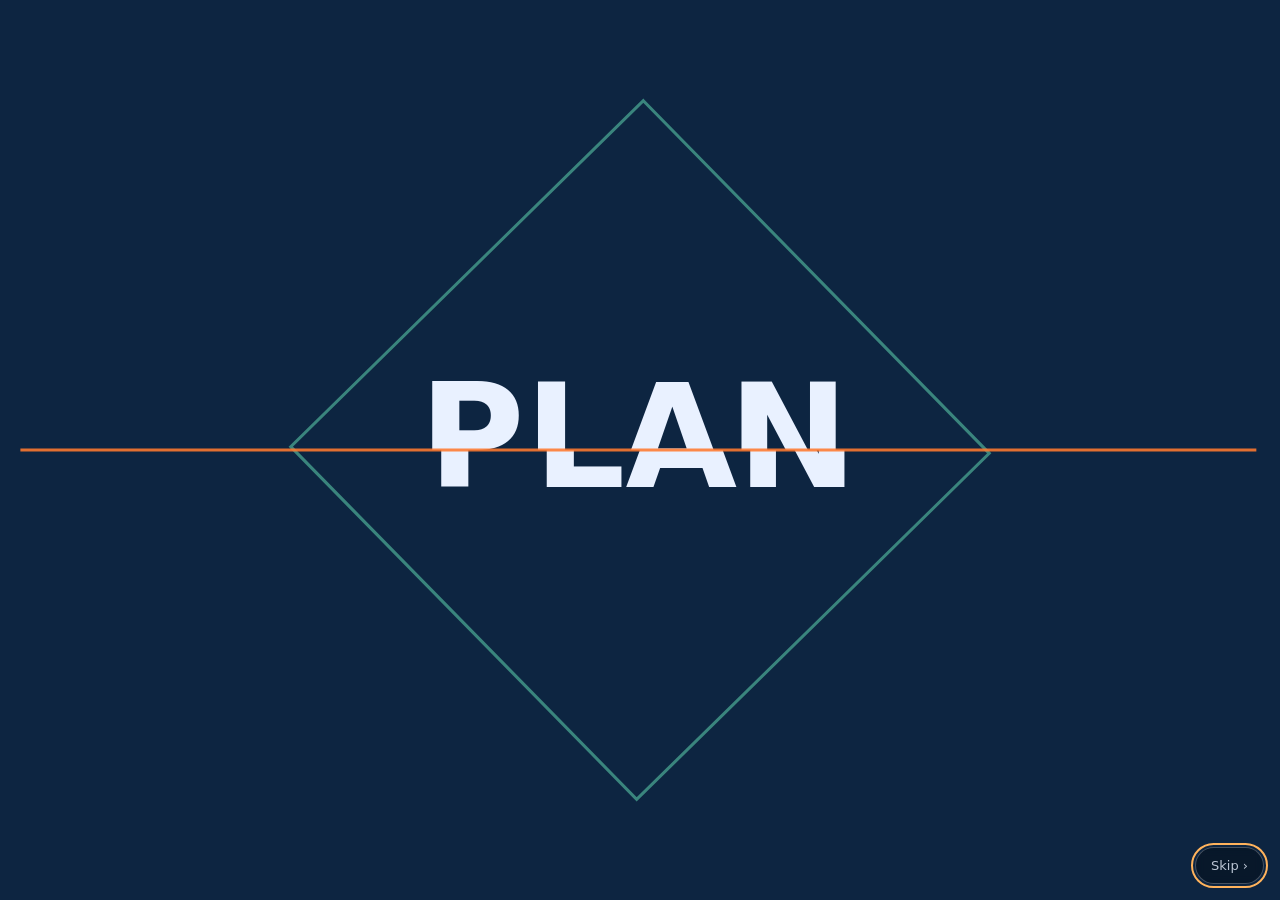
==== index.html @ 539e4070 "The Ignition Bench 2기 첫 배포" ====
<!doctype html>
<html lang="ko">
<head>
<meta charset="utf-8">
<meta name="viewport" content="width=device-width, initial-scale=1, viewport-fit=cover">
<title>The Ignition Bench</title>
<meta name="description" content="AI와 이야기하기 위한 작업대 — 기획 도구 · Director's Desk · 사운드 작업대. 로그인 없이 브라우저에서 바로 써요.">
<meta name="theme-color" content="#0d2541">
<link rel="canonical" href="https://ignition-bench.github.io/">
<meta property="og:type" content="website">
<meta property="og:title" content="The Ignition Bench">
<meta property="og:description" content="AI와 이야기하기 위한 작업대 · Tools for talking with your AI">
<meta property="og:url" content="https://ignition-bench.github.io/">
<meta property="og:image" content="https://ignition-bench.github.io/assets/icon/site-icon-512.png">
<link rel="icon" href="assets/icon/site-icon.svg" type="image/svg+xml">
<link rel="icon" href="assets/icon/site-icon-32.png" sizes="32x32" type="image/png">
<link rel="apple-touch-icon" href="assets/icon/site-icon-180.png">
<link rel="stylesheet" href="assets/site.css">
</head>
<body>
<a class="skip-link" href="#main" data-ko="본문으로" data-en="Skip to content">본문으로</a>

<div class="minibar" id="minibar" hidden>
  <div class="wrap mb-in">
    <button type="button" class="mb-top" id="mbTop" data-ko-title="맨 위로" data-en-title="Back to top"><img src="assets/icon/site-icon.svg" alt="" width="28" height="28"><span>The Ignition Bench</span></button>
    <nav class="jump mb-jump" aria-label="목적별">
      <a href="#g-ai">💬 <span class="l" data-ko="AI 소통 기획" data-en="AI planning">AI 소통 기획</span><span class="s" data-ko="AI 기획" data-en="AI">AI 기획</span></a>
      <a href="#g-tool">🛠 <span class="l" data-ko="생산성 프로그램" data-en="Productivity">생산성 프로그램</span><span class="s" data-ko="생산성" data-en="Tools">생산성</span></a>
      <a href="#g-game">🎮 <span data-ko="게임" data-en="Games">게임</span></a>
      <a href="#g-read">📰 <span data-ko="읽을거리" data-en="Reading">읽을거리</span></a>
    </nav>
    <div class="lang" role="group" aria-label="Language"><button type="button" data-l="ko" aria-pressed="true">KO</button><button type="button" data-l="en" aria-pressed="false">EN</button></div>
  </div>
</div>

<div class="wrap">
  <header class="top">
    <div class="brand">
      <img class="mark" src="assets/icon/site-icon.svg" alt="" width="46" height="46">
      <div class="txt">
        <h1>The Ignition Bench</h1>
        <p data-ko="AI와 이야기하기 위한 작업대 · 로그인 없이 바로" data-en="A workbench for talking with your AI · no sign-in">AI와 이야기하기 위한 작업대 · 로그인 없이 바로</p>
      </div>
      <div class="devline" id="devline" aria-live="polite">
        <span class="ic" id="devIc" aria-hidden="true">🖥</span><span id="devTx"></span>
        <button type="button" id="devBtn" hidden></button>
      </div>
      <div class="lang" role="group" aria-label="Language"><button type="button" data-l="ko" aria-pressed="true">KO</button><button type="button" data-l="en" aria-pressed="false">EN</button></div>
    </div>

    <nav class="jump" aria-label="목적별">
      <a href="#g-ai">💬 <span data-ko="AI 소통 기획" data-en="AI planning">AI 소통 기획</span></a>
      <a href="#g-tool">🛠 <span data-ko="생산성 프로그램" data-en="Productivity">생산성 프로그램</span></a>
      <a href="#g-game">🎮 <span data-ko="게임" data-en="Games">게임</span></a>
      <a href="#g-read">📰 <span data-ko="읽을거리" data-en="Reading">읽을거리</span></a>
    </nav>
  </header>

  <main id="main">
    <section class="grp" id="g-ai" data-sheet="SHEET 01 · AI PLANNING">
      <div class="ghead"><h2>💬 <span data-ko="AI 소통 기획 도구" data-en="AI planning tools">AI 소통 기획 도구</span></h2>
        <p data-ko="생각을 그림 · 장면으로 만들어 내 AI에게 정확히 전해요" data-en="Turn ideas into plans and scenes your AI can read">생각을 그림 · 장면으로 만들어 내 AI에게 정확히 전해요</p></div>
      <div class="cards">
        <article class="card" data-dev="phone tablet pc" style="--t:var(--t-plan)">
          <div class="body"><div class="ico" aria-hidden="true">📐</div><div>
            <h3 data-ko="기획 도구" data-en="Planner">기획 도구</h3>
            <p class="desc" data-ko="상자와 선으로 아이디어 도면 · 화면 설계 → AI에게 넘길 글로" data-en="Sketch ideas and screens with boxes and lines, then hand them to your AI">상자와 선으로 아이디어 도면 · 화면 설계 → AI에게 넘길 글로</p></div></div>
          <div class="foot"><div class="devs"></div><span class="sp"></span><a class="open" href="planner/" data-ko="열기 →" data-en="Open →">열기 →</a></div>
          <div class="why"></div>
        </article>
        <article class="card" data-dev="pc" style="--t:var(--t-dd)">
          <div class="body"><div class="ico" aria-hidden="true">🎬</div><div>
            <h3>Director's Desk</h3>
            <p class="desc" data-ko="배우 · 세트 · 카메라로 한 장면을 연출 · 촬영하고 감독 노트로 정리" data-en="Block, shoot and annotate a scene with actors, sets and cameras">배우 · 세트 · 카메라로 한 장면을 연출 · 촬영하고 감독 노트로 정리</p></div></div>
          <div class="foot"><div class="devs"></div><span class="sp"></span><a class="open" href="directors-desk/" data-ko="열기 →" data-en="Open →">열기 →</a></div>
          <div class="why"></div>
        </article>
      </div>
    </section>

    <section class="grp" id="g-tool" data-sheet="SHEET 02 · PRODUCTIVITY">
      <div class="ghead"><h2>🛠 <span data-ko="생산성 프로그램" data-en="Productivity tools">생산성 프로그램</span></h2>
        <p data-ko="게임 · 영상에 쓸 재료를 직접 다듬어요" data-en="Shape the raw material for games and videos">게임 · 영상에 쓸 재료를 직접 다듬어요</p></div>
      <div class="cards">
        <article class="card" data-dev="tablet pc" style="--t:var(--t-snd)">
          <div class="body"><div class="ico" aria-hidden="true">🔊</div><div>
            <h3 data-ko="사운드 작업대" data-en="Sound Workbench">사운드 작업대</h3>
            <p class="desc" data-ko="🤖 내 AI에게 레시피를 받아 효과음 만들기 · 무료 효과음 창고 · 자르기 · 효과" data-en="Make sound effects from AI recipes · free sound library · trim · effects">🤖 내 AI에게 레시피를 받아 효과음 만들기 · 무료 효과음 창고 · 자르기 · 효과</p></div></div>
          <div class="foot"><div class="devs"></div><span class="sp"></span><a class="open" href="sound-workbench/" data-ko="열기 →" data-en="Open →">열기 →</a></div>
          <div class="why"></div>
        </article>
      </div>
    </section>

    <section class="grp" id="g-game" data-sheet="SHEET 03 · GAMES">
      <div class="ghead"><h2>🎮 <span data-ko="게임" data-en="Games">게임</span></h2>
        <p data-ko="웹 브라우저에서 바로 플레이 · itch.io에도 있어요" data-en="Play right in your browser · also on itch.io">웹 브라우저에서 바로 플레이 · itch.io에도 있어요</p></div>
      <div class="cards rail" data-rail>
        <article class="card" data-dev="phone tablet pc" style="--t:var(--t-game)">
          <div class="body"><div class="ico" aria-hidden="true">♟</div><div>
            <h3>Shatter Strike Chess</h3>
            <p class="desc" data-ko="부서지는 3D 체스 · 웹 브라우저에서" data-en="Shattering 3D chess in your browser">부서지는 3D 체스 · 웹 브라우저에서</p></div></div>
          <div class="foot"><div class="devs"></div><span class="sp"></span><a class="open" href="games/shatter-strike-chess/" data-ko="▶ 플레이" data-en="▶ Play">▶ 플레이</a></div>
          <div class="why"></div>
        </article>
      </div>
    </section>

    <section class="grp" id="g-read" data-sheet="SHEET 04 · READING">
      <div class="ghead"><h2>📰 <span data-ko="읽을거리" data-en="Reading">읽을거리</span></h2>
        <p data-ko="AI · 문화 · 만드는 이야기" data-en="AI, culture and making things">AI · 문화 · 만드는 이야기</p></div>
      <div class="cards">
        <article class="card" data-dev="phone tablet pc" style="--t:var(--t-read)">
          <div class="body"><div class="ico" aria-hidden="true">✍</div><div>
            <h3>Do Think Review</h3>
            <p class="desc" data-ko="AI · 문화 · 사회 블로그" data-en="Blog on AI, culture and society">AI · 문화 · 사회 블로그</p></div></div>
          <div class="foot"><div class="devs"></div><span class="sp"></span><a class="open" href="https://do-think-review.blogspot.com/" target="_blank" rel="noopener" data-ko="블로그 ↗" data-en="Blog ↗">블로그 ↗</a></div>
          <div class="why"></div>
        </article>
      </div>
    </section>
  </main>

  <footer>
    <div class="row">
      <span data-ko="🔒 로그인 없음 · 내 데이터를 걷지 않아요" data-en="🔒 No sign-in · we collect no data">🔒 로그인 없음 · 내 데이터를 걷지 않아요</span>
      <span data-ko="🤖 도구는 AI 크레딧을 쓰지 않아요 — 각자 개인 AI 플랜을 가져와 사용하면 돼요" data-en="🤖 Tools use no AI credits — just bring your own AI plan">🤖 도구는 AI 크레딧을 쓰지 않아요 — 각자 개인 AI 플랜을 가져와 사용하면 돼요</span>
    </div>
    <div class="row" style="margin-top:4px">
      <span>© 2026 The Ignition Bench</span>
      <a class="fl" href="licenses/" data-ko="라이선스" data-en="Licenses">라이선스</a>
      <a class="fl" href="https://github.com/ignition-bench" target="_blank" rel="noopener">GitHub ↗</a>
      <button type="button" id="replay" data-ko="▶ 인트로 다시 보기" data-en="▶ Replay intro">▶ 인트로 다시 보기</button>
    </div>
  </footer>
</div>

<script src="assets/intro.js"></script>
<script src="assets/main.js"></script>
</body>
</html>
---- assets/site.css ----
:root{
  --bench0:#110f0d; --bench-tx:#efe7df;
  --bp:#0d2541; --bp2:#11304f; --bp-grid:rgba(160,200,255,.07); --bp-grid2:rgba(160,200,255,.14);
  --ink:#e9f1ff; --ink-dim:#8fb0d6; --ink-faint:#5d7fa6; --wire:#a8c5ea;
  --ember:#ff7a2f; --ember-hi:#ffb35c; --ember-bg:rgba(255,122,47,.14);
  --t-plan:#a8c5ea; --t-dd:#6b98ff; --t-snd:#4fd1a9; --t-game:#c79bff; --t-read:#f3cf6b;
  --f-ui:"Apple SD Gothic Neo","Malgun Gothic","Noto Sans KR",system-ui,-apple-system,"Segoe UI",sans-serif;
  --f-mono:ui-monospace,"SF Mono",Consolas,"Roboto Mono",monospace;
  color-scheme:dark;
}
*{box-sizing:border-box}
html,body{margin:0}
body{min-height:100vh;overflow-x:hidden;color:var(--ink);font-family:var(--f-ui);line-height:1.5;-webkit-font-smoothing:antialiased;
  background:var(--bp);
  background-image:linear-gradient(var(--bp-grid) 1px,transparent 1px),linear-gradient(90deg,var(--bp-grid) 1px,transparent 1px),linear-gradient(var(--bp-grid2) 1px,transparent 1px),linear-gradient(90deg,var(--bp-grid2) 1px,transparent 1px);
  background-size:20px 20px,20px 20px,100px 100px,100px 100px}
a{color:inherit}
button{font:inherit;color:inherit;cursor:pointer}
:focus-visible{outline:2px solid var(--ember-hi);outline-offset:2px}
.wrap{max-width:1120px;margin:0 auto;padding:0 16px}
.skip-link{position:absolute;left:-999px;top:8px;background:var(--ember);color:#1b0d04;padding:6px 10px;border-radius:8px;z-index:10}
.skip-link:focus{left:8px}

html.ib-intro-on, html.ib-intro-on body{overflow:hidden}
.ib-intro{position:fixed;inset:0;z-index:100;transition:opacity .35s ease}
.ib-intro.out{opacity:0;pointer-events:none}
.ib-intro canvas{position:absolute;inset:0;width:100%;height:100%;display:block}
.ib-skip{position:absolute;right:16px;bottom:calc(16px + env(safe-area-inset-bottom));background:rgba(0,0,0,.35);border:1px solid #ffffff40;border-radius:999px;padding:8px 15px;color:#e9f1ffcc;font-size:13px;backdrop-filter:blur(4px)}
.ib-skip:hover{color:#fff;border-color:var(--ember)}

header.top{padding:22px 0 8px}
.brand{display:flex;align-items:center;gap:12px}
.brand .mark{width:46px;height:46px;flex:none;border-radius:12px;display:block;box-shadow:0 0 22px var(--ember-bg)}
.brand .txt{flex:0 1 auto;min-width:0}
.brand h1{font-size:22px;margin:0;letter-spacing:.01em}
.brand p{margin:0;color:var(--ink-dim);font-size:13.5px}
.lang{display:flex;flex:none;border:1px solid #a8c5ea44;border-radius:8px;overflow:hidden}
.lang button{background:none;border:0;padding:5px 10px;font-size:13px;color:var(--ink-dim)}
.lang button[aria-pressed="true"]{background:var(--ember-bg);color:var(--ember-hi)}

.devline{flex:0 1 auto;min-width:0;margin:0 auto;display:flex;align-items:center;gap:8px;padding:5px 6px 5px 12px;border-radius:999px;background:#0a1d34d9;border:1px solid #a8c5ea44;font-size:12.5px;color:var(--ink-dim);animation:ib-pop .5s ease-out both}
.devline .ic{font-size:15px;line-height:1}
#devTx{white-space:nowrap;overflow:hidden;text-overflow:ellipsis}
.devline button{flex:none;background:transparent;border:1px solid var(--ember);color:var(--ember-hi);border-radius:999px;padding:3px 10px;font-size:12px;white-space:nowrap}
.devline button:hover{background:var(--ember-bg)}
.devline button[hidden]{display:none}
.devline:has(button[hidden]){padding-right:12px}
@keyframes ib-pop{from{opacity:0;transform:translateY(-4px)}to{opacity:1;transform:none}}
.jump{margin-top:16px}

.jump{display:flex;gap:6px;flex-wrap:wrap;margin:12px 0 4px}
.jump a{text-decoration:none;font-size:13.5px;padding:6px 12px;border-radius:999px;border:1px solid #a8c5ea44;color:var(--ink-dim)}
.jump a:hover{color:var(--ink);border-color:var(--ember)}

section.grp{position:relative;margin-top:24px;padding:18px;border:1px solid #a8c5ea38;border-radius:4px;background:#0b2039aa;scroll-margin-top:16px}
section.grp{transition:opacity .35s ease}
main.focusing section.grp{opacity:.4}
main.focusing section.grp.hl{opacity:1}
section.grp.hl{animation:ib-hl 1.9s ease-out}
section.grp.hl::before{color:var(--ember-hi)}
@keyframes ib-hl{0%{border-color:#a8c5ea38;box-shadow:0 0 0 0 rgba(255,122,47,0)}18%{border-color:var(--ember);box-shadow:0 0 0 2px var(--ember),0 0 40px 8px rgba(255,122,47,.45)}100%{border-color:#a8c5ea38;box-shadow:0 0 0 0 rgba(255,122,47,0)}}
section.grp::before{content:attr(data-sheet);position:absolute;top:-9px;left:14px;background:var(--bp);padding:0 8px;font:11px var(--f-mono);letter-spacing:.12em;color:var(--wire)}
.ghead{display:flex;align-items:baseline;gap:10px;margin-bottom:12px;flex-wrap:wrap}
.ghead h2{margin:0;font-size:19px}
.ghead p{margin:0;color:var(--ink-dim);font-size:13.5px}
.cards{display:grid;grid-template-columns:repeat(auto-fill,minmax(250px,1fr));gap:14px}

.card{position:relative;display:flex;flex-direction:column;--t:var(--wire);background:var(--bp2);border:1.5px solid color-mix(in srgb,var(--t) 70%,transparent);border-radius:8px}
.card::after{content:"";position:absolute;inset:6px;border:1px dashed #a8c5ea22;border-radius:5px;pointer-events:none}
.card .body{display:flex;flex-direction:column;gap:6px;padding:16px 16px 10px;flex:1;transition:filter .2s,opacity .2s}
.card .ico{width:44px;height:44px;border-radius:11px;display:grid;place-items:center;font-size:22px;background:color-mix(in srgb,var(--t) 16%,transparent);border:1px solid color-mix(in srgb,var(--t) 45%,transparent)}
.card h3{margin:4px 0 0;font-size:16.5px}
.card .desc{margin:0;font-size:13.5px;color:var(--ink-dim)}
.card .foot{position:relative;z-index:1;display:flex;align-items:center;gap:8px;padding:10px 16px 14px;border-top:1px dashed #a8c5ea30}
.card .sp{flex:1}
.devs{display:flex;gap:4px}
.devs span{font-size:15px;line-height:1;width:30px;height:28px;display:grid;place-items:center;border-radius:8px;border:1px solid #ffffff2a}
.devs span.no{opacity:.25;filter:grayscale(1);border-style:dashed}
.devs span.here{border-color:var(--ember);box-shadow:0 0 0 1px var(--ember) inset}
.card .open{background:var(--ember);color:#1b0d04;border:0;border-radius:9px;padding:7px 13px;font-weight:700;font-size:13.5px;text-decoration:none;white-space:nowrap}
.card .open:hover{background:var(--ember-hi)}
.card .badge{position:absolute;top:12px;right:12px;z-index:1;font-size:11.5px;padding:2px 8px;border-radius:999px;background:#0008;border:1px solid #ffffff2a;color:var(--ink-dim)}
.card.soon .open{pointer-events:none;background:transparent;border:1px dashed #ffffff33;color:var(--ink-dim);font-weight:500}
.card.dim .body{filter:grayscale(.85);opacity:.42}
.card.dim .open{background:transparent;color:var(--ink-dim);border:1px solid #ffffff33;font-weight:500}
.card .why{display:none;position:relative;z-index:1;margin:-4px 16px 12px;padding:10px 12px;border-radius:8px;background:#0a1d34;border:1px solid var(--ember);font-size:13px}
.card .why.show{display:block}
.card .why a{color:var(--ember-hi)}

.cards.rail{--per:2;display:grid;grid-template-columns:none;grid-auto-flow:column;grid-auto-columns:calc((100% - 14px*(var(--per) - 1)) / var(--per));overflow-x:auto;overscroll-behavior-x:contain;scroll-snap-type:x mandatory;scroll-behavior:smooth;scrollbar-width:none;padding:2px;margin:-2px}
.cards.rail::-webkit-scrollbar{display:none}
.cards.rail > .card{scroll-snap-align:start}
.rail-nav{display:flex;align-items:center;justify-content:center;gap:10px;margin-top:12px}
.rail-nav[hidden]{display:none}
.rail-nav button{width:34px;height:34px;border-radius:9px;border:1px solid #a8c5ea55;background:#0a1d34;color:var(--ink);font-size:22px;line-height:1;padding:0 0 3px}
.rail-nav button:hover:not(:disabled){border-color:var(--ember);color:var(--ember-hi)}
.rail-nav button:disabled{opacity:.3;cursor:default}
.rail-dots{display:flex;gap:6px}
.rail-dots span{width:7px;height:7px;border-radius:50%;background:#a8c5ea44;transition:background .2s,transform .2s}
.rail-dots span.on{background:var(--ember);transform:scale(1.25)}
.minibar{position:fixed;left:0;right:0;top:0;z-index:50;background:rgba(10,29,52,.86);backdrop-filter:blur(8px);-webkit-backdrop-filter:blur(8px);border-bottom:1px solid #a8c5ea44;box-shadow:0 6px 18px rgba(0,0,0,.25);transform:translateY(0);transition:transform .28s ease,opacity .28s ease}
.minibar[hidden]{display:block;transform:translateY(-110%);opacity:0;pointer-events:none}
.minibar.mb-hide{transform:translateY(-110%)}
.minibar::after{content:"";position:absolute;left:0;right:0;bottom:-1px;height:1px;background:linear-gradient(90deg,transparent,var(--ember) 30%,var(--ember) 70%,transparent);opacity:.35}
.mb-in{display:flex;align-items:center;gap:12px;height:52px}
.mb-top{display:flex;align-items:center;gap:8px;flex:none;background:none;border:0;padding:0;color:var(--ink);font-weight:700;font-size:14.5px}
.mb-top img{border-radius:7px}
.mb-top:hover span{color:var(--ember-hi)}
.mb-jump{flex:1;min-width:0;margin:0;justify-content:center;flex-wrap:nowrap;overflow-x:auto;scrollbar-width:none}
.mb-jump::-webkit-scrollbar{display:none}
.mb-jump a{flex:none;padding:4px 11px;font-size:13px;white-space:nowrap}
.mb-jump .s{display:none}
.jump a.on{border-color:var(--ember);color:var(--ember-hi);background:var(--ember-bg)}
section.grp{scroll-margin-top:68px}
footer{margin:20px 0 0;padding:14px 0 calc(24px + env(safe-area-inset-bottom));border-top:1px solid #a8c5ea33;color:var(--ink-dim);font-size:13px}
footer .row{display:flex;flex-wrap:wrap;gap:4px 18px}
footer button{background:none;border:0;padding:0;color:var(--ink-dim);text-decoration:underline;text-underline-offset:3px}
footer button:hover{color:var(--ember-hi)}

@media (min-width:1000px){
  main{display:grid;grid-template-columns:repeat(3,1fr);grid-template-areas:"ai ai tool" "game game read";column-gap:22px;align-items:stretch}
  #g-ai{grid-area:ai} #g-tool{grid-area:tool} #g-game{grid-area:game} #g-read{grid-area:read}
  #g-tool .cards, #g-read .cards{grid-template-columns:1fr}
}
@media (max-width:720px){
  .brand h1{font-size:19px}
  .brand p{font-size:12.5px}
  .lang button{padding:5px 8px}
  .cards{grid-template-columns:1fr}
  .cards.rail{--per:1;grid-template-columns:none}
  section.grp{padding:16px 12px}
  .mb-in{gap:8px;height:46px}
  .mb-top span, .minibar .lang{display:none}
  .mb-jump{justify-content:flex-start}
  .mb-jump a{padding:4px 9px;font-size:12.5px}
  .mb-jump .l{display:none} .mb-jump .s{display:inline}
  .brand{flex-wrap:wrap}
  .brand .txt{flex:1 1 0}
  .devline{order:3;flex:1 1 100%;margin:0;border-radius:12px;padding:6px 6px 6px 12px}
  #devTx{white-space:normal}
}
@media (prefers-reduced-motion:reduce){ *{transition:none!important;animation:none!important} section.grp.hl{border-color:var(--ember);box-shadow:0 0 0 2px var(--ember)} }
footer a.fl{color:var(--ink-dim);text-decoration:none;border-bottom:1px dotted #a8c5ea66}
footer a.fl:hover,footer a.fl:focus-visible{color:#fff;border-bottom-color:var(--ember)}
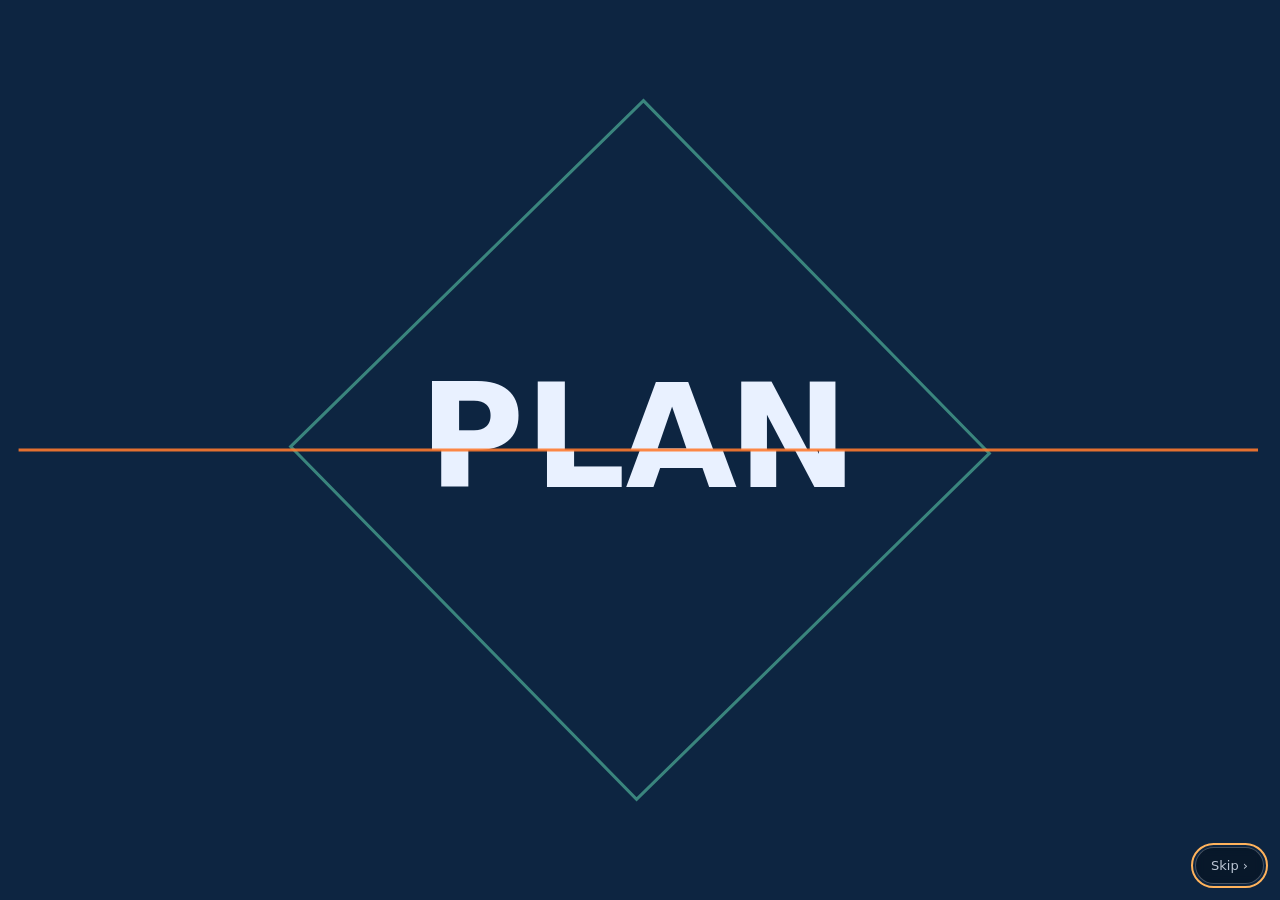
==== commit f7211a4e: "Add files via upload" ====
--- a/index.html
+++ b/index.html
@@ -53,6 +53,7 @@
       <a href="#g-tool">🛠 <span data-ko="생산성 프로그램" data-en="Productivity">생산성 프로그램</span></a>
       <a href="#g-game">🎮 <span data-ko="게임" data-en="Games">게임</span></a>
       <a href="#g-read">📰 <span data-ko="읽을거리" data-en="Reading">읽을거리</span></a>
+      <button type="button" class="jn" id="noteOpen">ⓘ <span data-ko="AI 학습 버튼이란?" data-en="What is the AI learning button?">AI 학습 버튼이란?</span></button>
     </nav>
   </header>
 
@@ -129,13 +130,16 @@
     <div class="row" style="margin-top:4px">
       <span>© 2026 The Ignition Bench</span>
       <a class="fl" href="licenses/" data-ko="라이선스" data-en="Licenses">라이선스</a>
+      <a class="fl" href="ai-learning/" data-ko="AI 학습 버튼 보고서" data-en="AI learning report">AI 학습 버튼 보고서</a>
       <a class="fl" href="https://github.com/ignition-bench" target="_blank" rel="noopener">GitHub ↗</a>
       <button type="button" id="replay" data-ko="▶ 인트로 다시 보기" data-en="▶ Replay intro">▶ 인트로 다시 보기</button>
+      <button type="button" id="noticeBtn" data-ko="📄 소개글 다시 읽기" data-en="📄 Read the intro again">📄 소개글 다시 읽기</button>
     </div>
   </footer>
 </div>
 
 <script src="assets/intro.js"></script>
+<script src="assets/notice.js"></script>
 <script src="assets/main.js"></script>
 </body>
 </html>
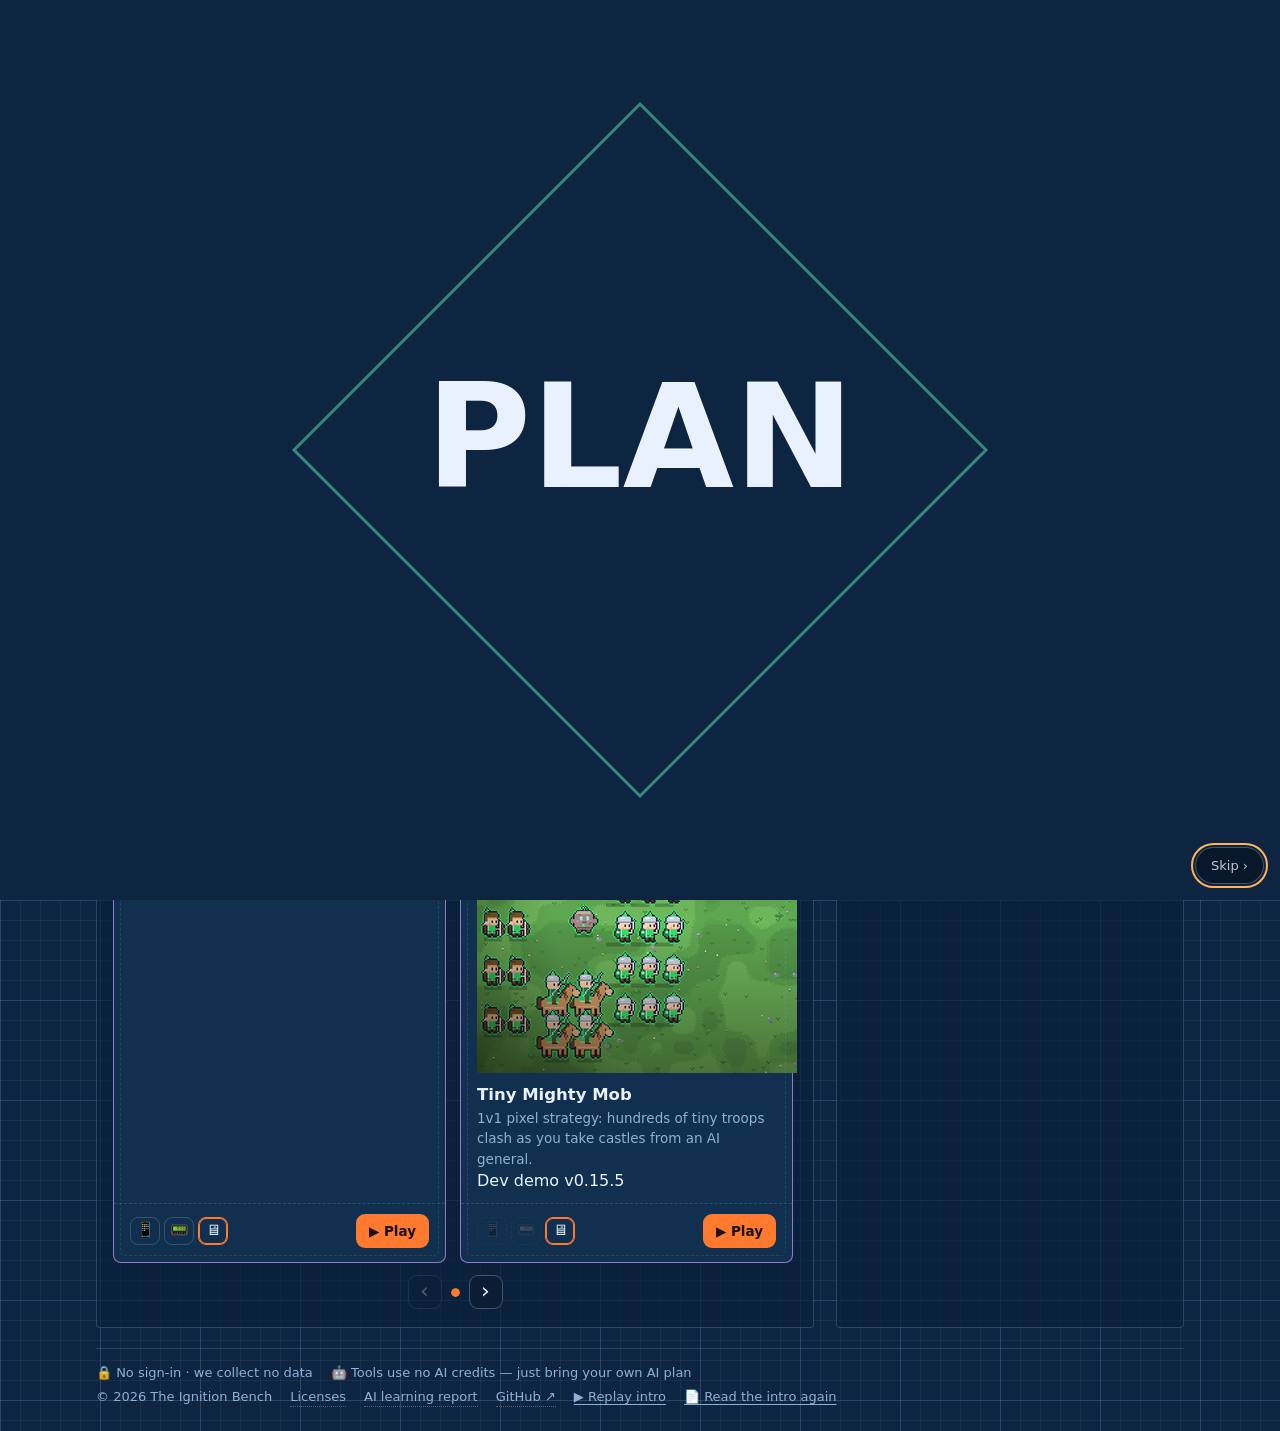
==== commit f4616a28: "Add files via upload" ====
--- a/index.html
+++ b/index.html
@@ -104,6 +104,14 @@
           <div class="foot"><div class="devs"></div><span class="sp"></span><a class="open" href="games/shatter-strike-chess/" data-ko="▶ 플레이" data-en="▶ Play">▶ 플레이</a></div>
           <div class="why"></div>
         </article>
+        <article class="card" data-dev="pc" style="--t:var(--t-game)">
+          <div class="body"><img class="cover" src="games/tiny-mighty-mob/cover.png" width="630" height="500" alt="Tiny Mighty Mob" loading="lazy"><div>
+            <h3 data-ko="Tiny Mighty Mob · 깃발 전쟁" data-en="Tiny Mighty Mob">Tiny Mighty Mob · 깃발 전쟁</h3>
+            <p class="desc" data-ko="AI 장군과 1 대 1 · 성을 빼앗고 본거지를 무너뜨리는 도트 전략 게임" data-en="1v1 pixel strategy: hundreds of tiny troops clash as you take castles from an AI general.">AI 장군과 1 대 1 · 성을 빼앗고 본거지를 무너뜨리는 도트 전략 게임</p>
+            <span class="tag" data-ko="개발 데모 v0.15.5" data-en="Dev demo v0.15.5">개발 데모 v0.15.5</span></div></div>
+          <div class="foot"><div class="devs"></div><span class="sp"></span><a class="open" href="games/tiny-mighty-mob/" data-ko="▶ 플레이" data-en="▶ Play">▶ 플레이</a></div>
+          <div class="why"></div>
+        </article>
       </div>
     </section>
 
--- a/assets/site.css
+++ b/assets/site.css
@@ -142,3 +142,50 @@
 @media (prefers-reduced-motion:reduce){ *{transition:none!important;animation:none!important} section.grp.hl{border-color:var(--ember);box-shadow:0 0 0 2px var(--ember)} }
 footer a.fl{color:var(--ink-dim);text-decoration:none;border-bottom:1px dotted #a8c5ea66}
 footer a.fl:hover,footer a.fl:focus-visible{color:#fff;border-bottom-color:var(--ember)}
+
+html.ib-notice-on, html.ib-notice-on body{overflow:hidden}
+.ib-notice{position:fixed;inset:0;height:100vh;height:100dvh;z-index:90;display:grid;place-items:center;padding:16px;background:rgba(6,16,30,.62);opacity:0;transition:opacity .25s ease}
+.ib-notice.on{opacity:1}
+.ib-nc{position:relative;width:min(660px,100%);max-height:min(88vh,780px);max-height:min(88dvh,780px);overflow:auto;background:#fff;color:#17233a;border-radius:16px;padding:24px 26px 22px;box-shadow:0 24px 60px rgba(0,0,0,.45);transform:translateY(10px);transition:transform .25s ease;font-size:15px;line-height:1.72;word-break:keep-all;overflow-wrap:anywhere}
+.ib-notice.on .ib-nc{transform:none}
+.ib-nc:focus{outline:none}
+.ib-ns{font:700 10.5px var(--f-mono);letter-spacing:.16em;color:#7a889e}
+.ib-nc h2{margin:4px 34px 12px 0;font-size:21px;line-height:1.35;color:#0d2541}
+.ib-nc p{margin:0 0 11px}
+.ib-nc a{color:#1d4ed8}
+.ib-nf{display:flex;align-items:flex-start;gap:4px;margin:2px 0 12px}
+.ib-ni{position:relative;flex:1 1 0;display:flex;flex-direction:column;align-items:center;gap:5px;text-align:center;font-size:12.5px;line-height:1.35;color:#2b3a52}
+.ib-ni i{display:grid;place-items:center;width:42px;height:42px;border-radius:12px;background:#fff1e6;color:#d9560f}
+.ib-ni svg{width:22px;height:22px;fill:none;stroke:currentColor;stroke-width:1.8;stroke-linecap:round;stroke-linejoin:round}
+.ib-ni em{font-style:normal;font-weight:600}
+.ib-ni:not(:last-child)::after{content:"→";position:absolute;right:-8px;top:10px;color:#9aa8bf;font-weight:800}
+.ib-nl{margin:0 0 12px;padding:0;list-style:none;counter-reset:n;display:grid;gap:7px}
+.ib-nl li{counter-increment:n;display:flex;gap:10px;align-items:flex-start;background:#f5f7fb;border:1px solid #dbe3ef;border-radius:10px;padding:8px 12px;font-size:14.5px;line-height:1.55}
+.ib-nl li::before{content:counter(n);flex:none;display:grid;place-items:center;width:22px;height:22px;margin-top:1px;border-radius:50%;background:#ff7a2f;color:#fff;font:800 12px var(--f-mono)}
+.ib-nv{margin:14px 0 0;padding:11px 14px;border-left:4px solid #ff7a2f;background:#fff1e6;border-radius:0 10px 10px 0;font-size:14px;color:#4a3a2c}
+.ib-nx{position:absolute;top:12px;right:12px;width:32px;height:32px;border-radius:9px;border:1px solid #dbe3ef;background:#fff;color:#52617a;font-size:15px;line-height:1}
+.ib-nx:hover,.ib-nx:focus-visible{border-color:#ff7a2f;color:#b8480a}
+.ib-nb{display:flex;flex-wrap:wrap;gap:10px;align-items:center;margin-top:16px}
+.ib-ngo{display:inline-block;background:#0d2541;color:#fff!important;text-decoration:none;font-weight:700;padding:10px 16px;border-radius:10px}
+.ib-ngo:hover,.ib-ngo:focus-visible{background:#11304f;box-shadow:0 0 0 3px #ff7a2f66}
+.ib-nc2{background:none;border:1px solid #dbe3ef;color:#52617a;padding:9px 14px;border-radius:10px;font-size:14px}
+.ib-nc2:hover{border-color:#a8b6cc}
+.ib-ngo2{display:none}
+@media (min-width:481px){
+  .ib-nh{display:flex;flex-wrap:wrap;align-items:center;gap:6px 14px;margin:4px 46px 12px 0}
+  .ib-nh h2{margin:0}
+  .ib-ngo2{display:inline-block;background:#0d2541;color:#fff!important;text-decoration:none;font:700 12.5px/1.5 var(--f-ui);padding:4px 12px;border-radius:999px}
+  .ib-ngo2:hover,.ib-ngo2:focus-visible{background:#11304f;box-shadow:0 0 0 3px #ff7a2f66}
+  .ib-nx{width:36px;height:36px;top:11px;right:12px;background:#0d2541;border-color:#0d2541;color:#fff;font-size:16px}
+  .ib-nx:hover,.ib-nx:focus-visible{background:#ff7a2f;border-color:#ff7a2f;color:#fff}
+}
+@media (max-width:480px){
+  .ib-notice{padding:10px} .ib-nc{padding:20px 17px 18px;font-size:14.5px;max-height:calc(100vh - 20px);max-height:calc(100dvh - 20px)} .ib-nc h2{font-size:19px}
+  .ib-nf{display:none}
+  .ib-nl li{padding:6px 10px;font-size:14px}
+  .ib-nb{position:sticky;bottom:-18px;background:#fff;margin:10px 0 0;padding:10px 0 2px;box-shadow:0 -10px 10px -6px #fff}
+  .ib-nb .ib-ngo{flex:1 1 100%;text-align:center} .ib-nb .ib-nc2{flex:1 1 100%}
+}
+
+.jump .jn{font-size:13.5px;padding:6px 12px;border-radius:999px;border:1px solid var(--ember);background:var(--ember-bg);color:var(--ember-hi)}
+.jump .jn:hover,.jump .jn:focus-visible{color:#fff}
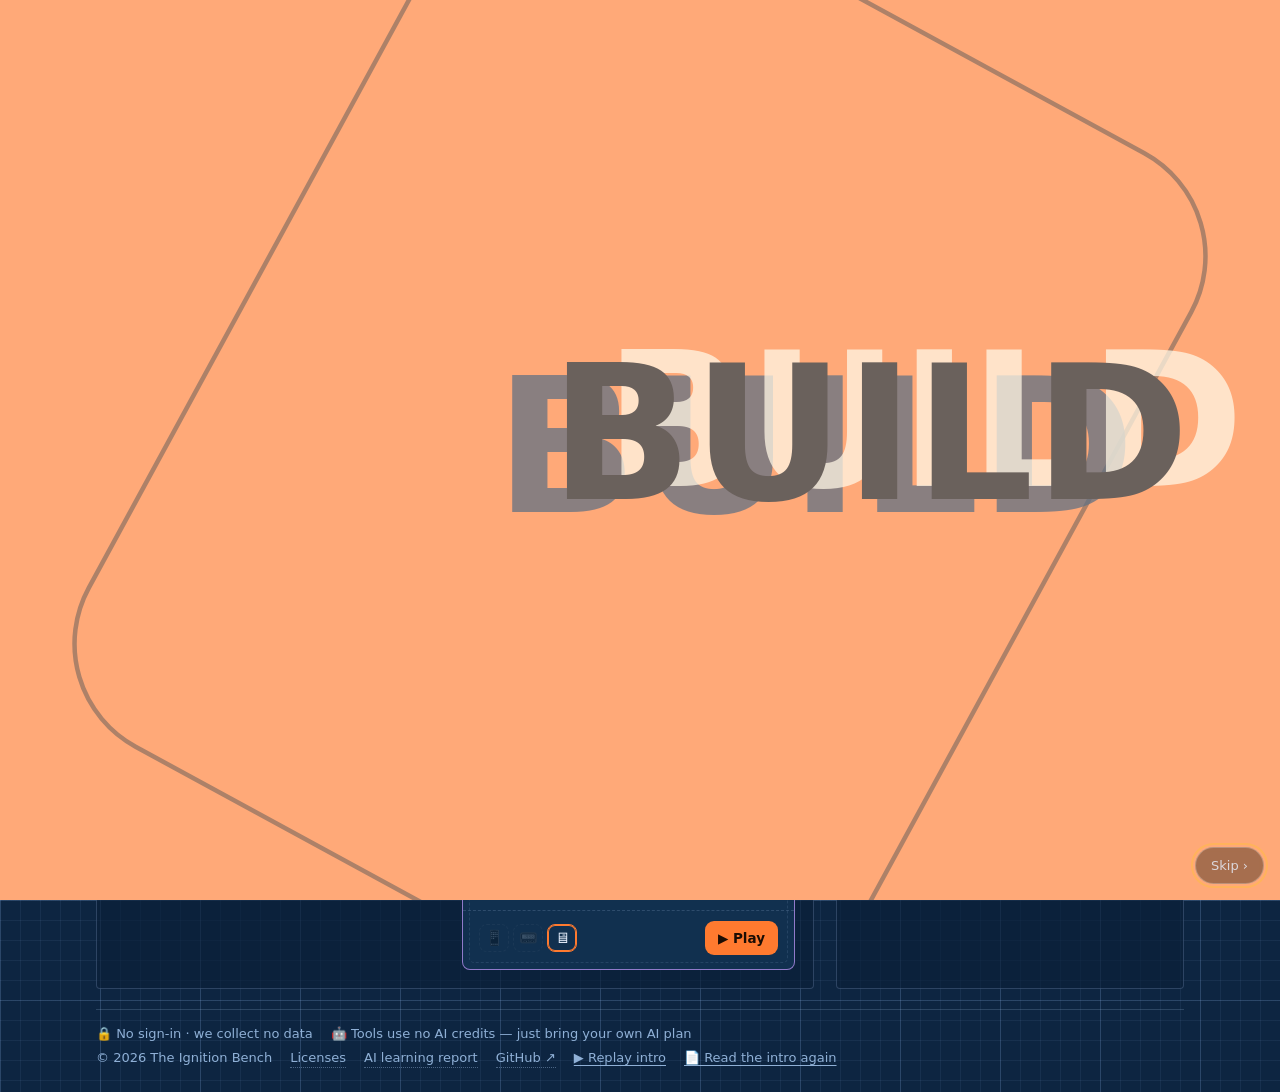
==== commit b66086f4: "Add files via upload" ====
--- a/index.html
+++ b/index.html
@@ -98,7 +98,7 @@
         <p data-ko="웹 브라우저에서 바로 플레이 · itch.io에도 있어요" data-en="Play right in your browser · also on itch.io">웹 브라우저에서 바로 플레이 · itch.io에도 있어요</p></div>
       <div class="cards rail" data-rail>
         <article class="card" data-dev="phone tablet pc" style="--t:var(--t-game)">
-          <div class="body"><div class="ico" aria-hidden="true">♟</div><div>
+          <div class="body"><img class="cover" src="games/shatter-strike-chess/cover.png" width="630" height="500" alt="Shatter Strike Chess" loading="lazy"><div>
             <h3>Shatter Strike Chess</h3>
             <p class="desc" data-ko="부서지는 3D 체스 · 웹 브라우저에서" data-en="Shattering 3D chess in your browser">부서지는 3D 체스 · 웹 브라우저에서</p></div></div>
           <div class="foot"><div class="devs"></div><span class="sp"></span><a class="open" href="games/shatter-strike-chess/" data-ko="▶ 플레이" data-en="▶ Play">▶ 플레이</a></div>
--- a/assets/site.css
+++ b/assets/site.css
@@ -70,6 +70,8 @@
 .card .body{display:flex;flex-direction:column;gap:6px;padding:16px 16px 10px;flex:1;transition:filter .2s,opacity .2s}
 .card .ico{width:44px;height:44px;border-radius:11px;display:grid;place-items:center;font-size:22px;background:color-mix(in srgb,var(--t) 16%,transparent);border:1px solid color-mix(in srgb,var(--t) 45%,transparent)}
 .card h3{margin:4px 0 0;font-size:16.5px}
+.card .cover{display:block;width:100%;max-width:252px;height:auto;aspect-ratio:630/500;border-radius:9px;border:1px solid color-mix(in srgb,var(--t) 45%,transparent);background:#120b06}
+.card .tag{display:inline-block;margin-top:8px;font-size:11.5px;padding:2px 9px;border-radius:999px;border:1px solid color-mix(in srgb,var(--t) 55%,transparent);color:var(--ink-dim)}
 .card .desc{margin:0;font-size:13.5px;color:var(--ink-dim)}
 .card .foot{position:relative;z-index:1;display:flex;align-items:center;gap:8px;padding:10px 16px 14px;border-top:1px dashed #a8c5ea30}
 .card .sp{flex:1}
@@ -89,6 +91,7 @@
 
 .cards.rail{--per:2;display:grid;grid-template-columns:none;grid-auto-flow:column;grid-auto-columns:calc((100% - 14px*(var(--per) - 1)) / var(--per));overflow-x:auto;overscroll-behavior-x:contain;scroll-snap-type:x mandatory;scroll-behavior:smooth;scrollbar-width:none;padding:2px;margin:-2px}
 .cards.rail::-webkit-scrollbar{display:none}
+.cards.rail{align-items:start}
 .cards.rail > .card{scroll-snap-align:start}
 .rail-nav{display:flex;align-items:center;justify-content:center;gap:10px;margin-top:12px}
 .rail-nav[hidden]{display:none}
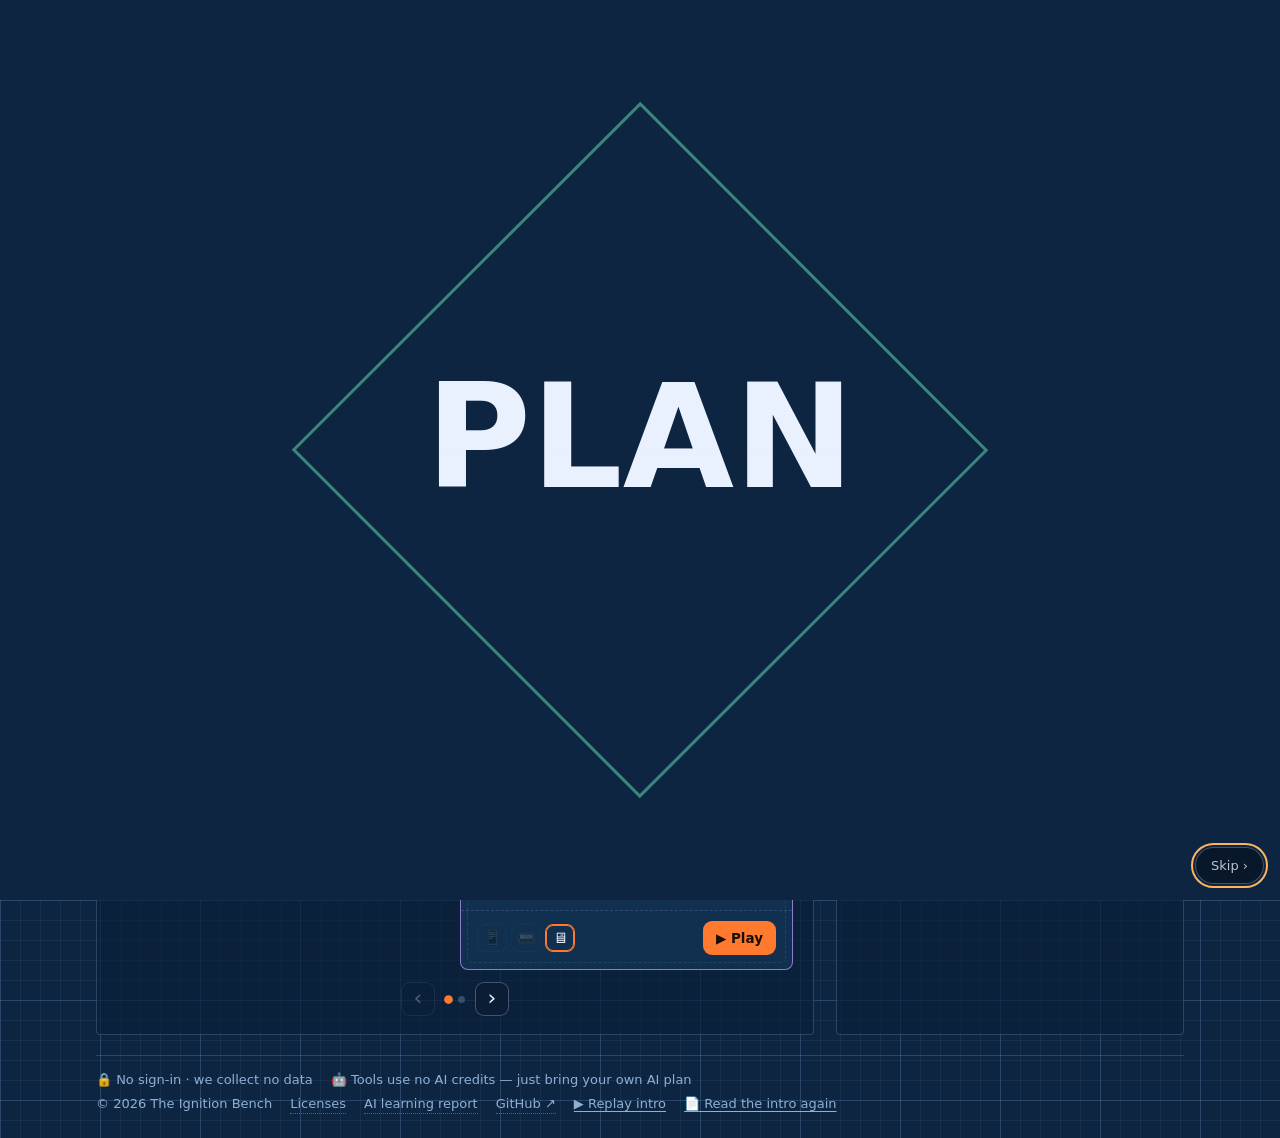
==== commit f8ed7727: "v1.4.12.57 조난 기지 탈출 추가 · 안내 문구" ====
--- a/index.html
+++ b/index.html
@@ -112,6 +112,14 @@
           <div class="foot"><div class="devs"></div><span class="sp"></span><a class="open" href="games/tiny-mighty-mob/" data-ko="▶ 플레이" data-en="▶ Play">▶ 플레이</a></div>
           <div class="why"></div>
         </article>
+        <article class="card" data-dev="pc" style="--t:var(--t-game)">
+          <div class="body"><img class="cover" src="games/derelict-base-escape/cover.png" width="630" height="500" alt="Derelict Base Escape" loading="lazy"><div>
+            <h3 data-ko="Derelict Base Escape · 조난 기지 탈출" data-en="Derelict Base Escape">Derelict Base Escape · 조난 기지 탈출</h3>
+            <p class="desc" data-ko="진공 행성의 조난 기지를 탈출하라 — 쿼터뷰 생존 슈터" data-en="Escape a derelict base on an airless planet — top-down survival shooter.">진공 행성의 조난 기지를 탈출하라 — 쿼터뷰 생존 슈터</p>
+            <span class="tag" data-ko="개발 데모" data-en="Dev demo">개발 데모</span></div></div>
+          <div class="foot"><div class="devs"></div><span class="sp"></span><a class="open" href="games/derelict-base-escape/" data-ko="▶ 플레이" data-en="▶ Play">▶ 플레이</a></div>
+          <div class="why"></div>
+        </article>
       </div>
     </section>
 
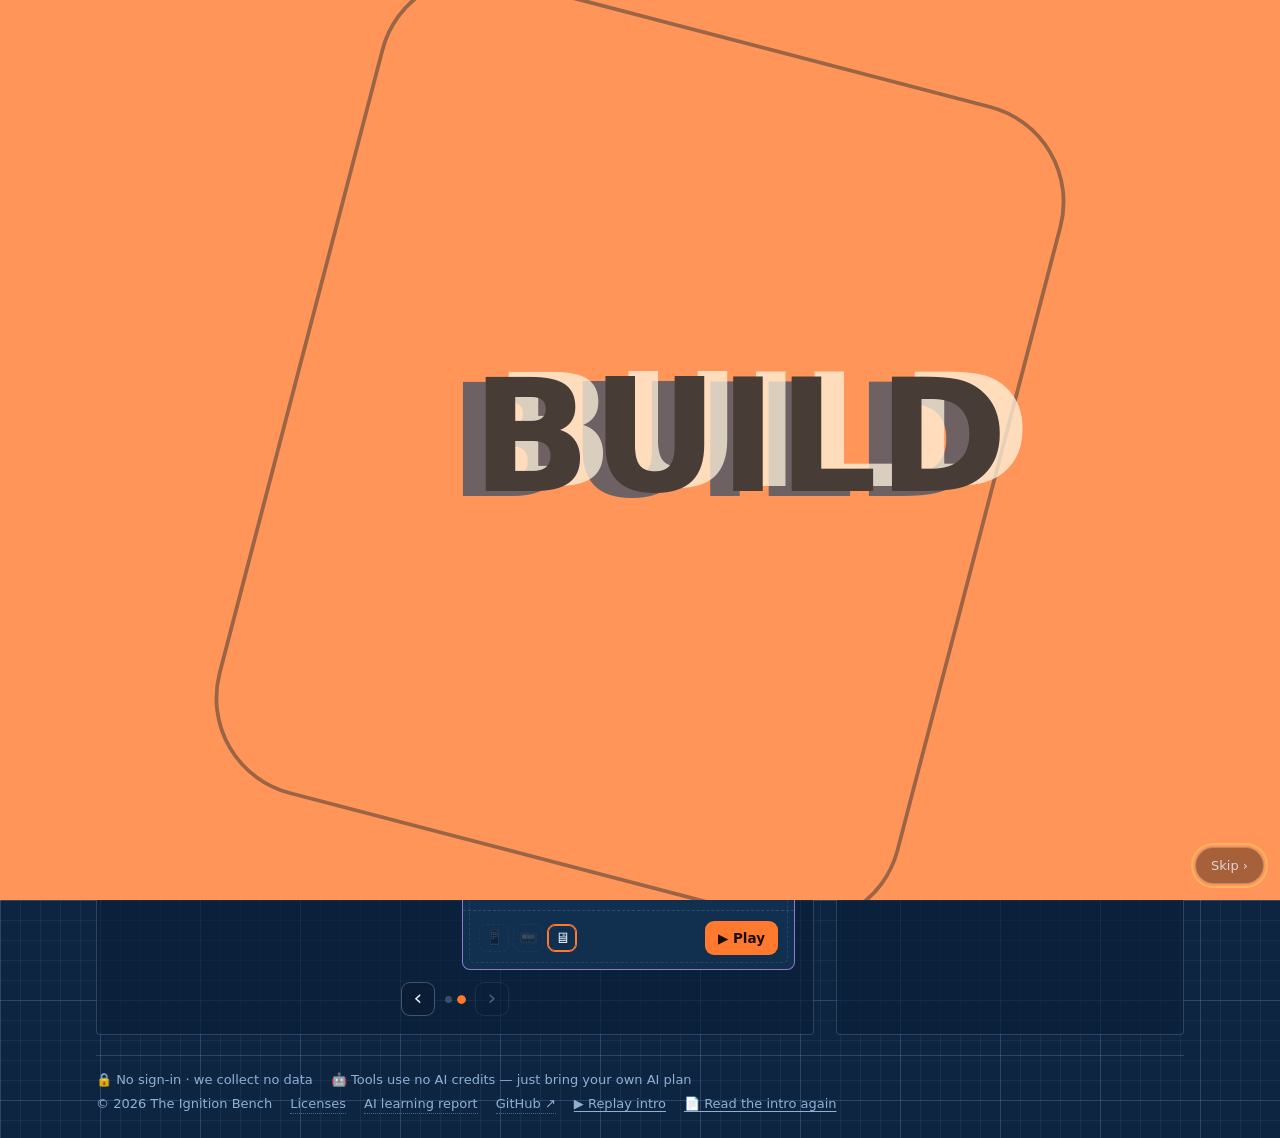
==== commit c8e64686: "v1.4.12.58 게임 카드 랜덤 섞기" ====
--- a/index.html
+++ b/index.html
@@ -96,7 +96,7 @@
     <section class="grp" id="g-game" data-sheet="SHEET 03 · GAMES">
       <div class="ghead"><h2>🎮 <span data-ko="게임" data-en="Games">게임</span></h2>
         <p data-ko="웹 브라우저에서 바로 플레이 · itch.io에도 있어요" data-en="Play right in your browser · also on itch.io">웹 브라우저에서 바로 플레이 · itch.io에도 있어요</p></div>
-      <div class="cards rail" data-rail>
+      <div class="cards rail" data-rail data-shuffle>
         <article class="card" data-dev="phone tablet pc" style="--t:var(--t-game)">
           <div class="body"><img class="cover" src="games/shatter-strike-chess/cover.png" width="630" height="500" alt="Shatter Strike Chess" loading="lazy"><div>
             <h3>Shatter Strike Chess</h3>
